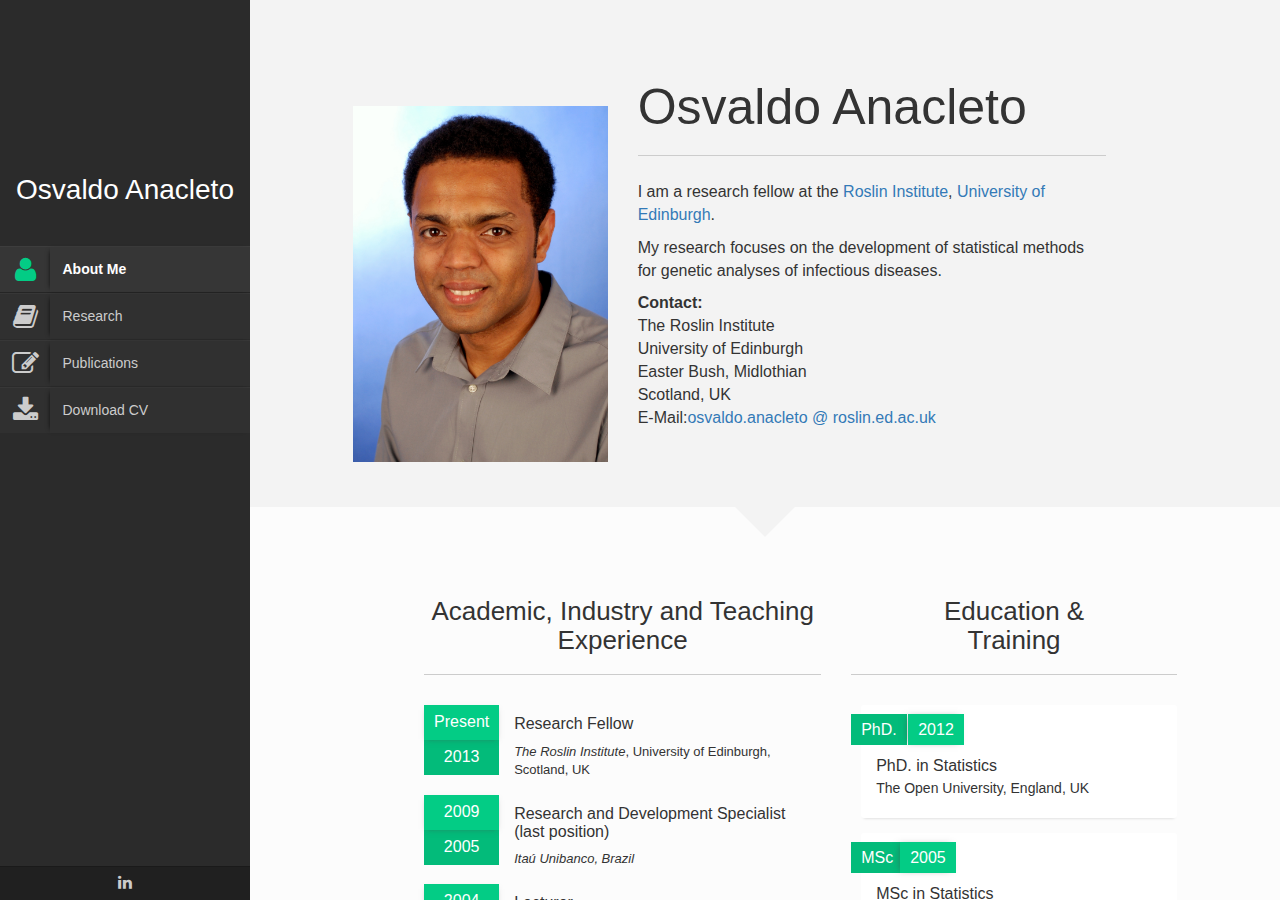
==== index.html @ 81c4f1e5 "Update index.html" ====
<!DOCTYPE html>
<html lang="en">
    <head>
        <title>Osvaldo Anacleto</title>
        <meta http-equiv="Content-Type" content="text/html; charset=UTF-8">
        <meta name="author" content="owwwlab.com">
        <meta name="viewport" content="width=device-width, initial-scale=1, maximum-scale=1">

        <meta name="description" content="A theme for faculty profile page" />
        <meta name="keywords" content="faculty profile, theme,css, html, jquery, transition, transform, 3d, css3" />

        <link rel="shortcut icon" href="../favicon.ico">

<!-- Global site tag (gtag.js) - Google Analytics -->
<script async src="https://www.googletagmanager.com/gtag/js?id=UA-53963440-2"></script>
<script>
  window.dataLayer = window.dataLayer || [];
  function gtag(){dataLayer.push(arguments);}
  gtag('js', new Date());

  gtag('config', 'UA-53963440-2');
</script>



        <!--CSS styles-->
        <link rel="stylesheet" href="css/bootstrap.css">
        <link rel="stylesheet" href="css/font-awesome.min.css">
        <link rel="stylesheet" href="css/perfect-scrollbar-0.4.5.min.css">
        <link rel="stylesheet" href="css/magnific-popup.css">
        <link rel="stylesheet" href="css/style.css">
        <link id="theme-style" rel="stylesheet" href="css/styles/default.css">


        <!--/CSS styles-->
        <!--Javascript files-->
        <script type="text/javascript" src="js/jquery-1.11.3.min.js"></script>
        <script type="text/javascript" src="js/TweenMax.min.js"></script>
        <script type="text/javascript" src="js/jquery.touchSwipe.min.js"></script>
        <script type="text/javascript" src="js/jquery.carouFredSel-6.2.1-packed.js"></script>

        <script type="text/javascript" src="js/modernizr.custom.63321.js"></script>
        <script type="text/javascript" src="js/jquery.dropdownit.js"></script>

        <script type="text/javascript" src="js/ScrollToPlugin.min.js"></script>

        <script type="text/javascript" src="js/bootstrap.min.js"></script>

        <script type="text/javascript" src="js/jquery.mixitup.min.js"></script>

        <script type="text/javascript" src="js/masonry.min.js"></script>

        <script type="text/javascript" src="js/perfect-scrollbar-0.4.5.with-mousewheel.min.js"></script>
        <script type="text/javascript" src="js/jquery.nicescroll.min.js"></script>


        <script type="text/javascript" src="js/magnific-popup.js"></script>
        <script type="text/javascript" src="js/custom.js"></script>

        <!--/Javascript files-->

    </head>
    <body>

        <div id="wrapper">
            <a href="#sidebar" class="mobilemenu"><i class="fa fa-reorder"></i></a>
            <div id="sidebar">
                <div id="sidebar-wrapper">
                    <div id="sidebar-inner">
                        <!-- Profile/logo section-->
                        <div id="profile" class="clearfix">
                            <div class="portrate hidden-xs"></div>
                            <div class="title">
                                <h2>Osvaldo Anacleto</h2>
                                <h3></h3>
                            </div>
                        </div>
                        <!-- /Profile/logo section-->

                        <!-- Main navigation-->
                        <div id="main-nav">
                            <ul id="navigation">
                                <li class="currentmenu">
                                  <a href="index.html">
                                    <i class="fa fa-user"></i>
                                    <div class="text">About Me</div>
                                  </a>
                                </li>

                                <li>
                                  <a href="research.html">
                                    <i class="fa fa-book"></i>
                                    <div class="text">Research</div>
                                  </a>
                                </li>

                                <li>
                                  <a href="publication.html">
                                    <i class="fa fa-edit"></i>
                                    <div class="text">Publications</div>
                                  </a>
                                </li>

                                <!-- <li>
                                  <a href="teaching.html">
                                    <i class="fa fa-clock-o"></i>
                                    <div class="text">Teaching</div>
                                  </a>
                                </li> -->

                                <!-- <li>
                                  <a href="gallery.html">
                                    <i class="fa fa-picture-o"></i>
                                    <div class="text">Gallery</div>
                                  </a>
                                </li> -->

                                <!-- <li>
                                  <a href="contact.html">
                                      <i class="fa fa-calendar"></i>
                                      <div class="text">Contact Me</div>
                                  </a>
                                </li> -->

                                <li class="external">
                                  <a href="cv.pdf">
                                      <i class="fa fa-download"></i>
                                      <div class="text">Download CV</div>
                                  </a>
                                </li>
                            </ul>
                        </div>
                        <!-- /Main navigation-->
                        <!-- Sidebar footer -->
                        <div id="sidebar-footer">
                            <div class="social-icons">
                                <ul>
                                    <!-- <li><a href="#"><i class="fa fa-facebook"></i></a></li>
                                    <li><a href="#"><i class="fa fa-twitter"></i></a></li> -->
                                    <li><a href="#"><i class="fa fa-linkedin"></i></a></li>
                                </ul>
                            </div>


                            <!-- <div id="copyright">Copyright text here</div> -->

                        </div>
                        <!-- /Sidebar footer -->
                    </div>

                </div>
            </div>

            <div id="main">

                <div id="biography" class="page home" data-pos="home">
                    <div class="pageheader">
                        <div class="headercontent">
                            <div class="section-container">

                                <div class="row">
                                    <div class="col-sm-2 visible-sm"></div>
                                    <div class="col-sm-8 col-md-4">
                                        <div class="biothumb">
                                         <br> <br>   <img alt="image" src="/img/personal/osvaldo.JPG" class="img-responsive">

                                        </div>

                                    </div>
                                    <div class="clearfix visible-sm visible-xs"></div>
                                    <div class="col-sm-12 col-md-7">
                                        <h3 class="title">Osvaldo Anacleto</h3>
                                                    <p> I am a research fellow at the <a href="http://www.roslin.ed.ac.uk/">Roslin Institute</a>,  <a href="http://www.ed.ac.uk"> University of Edinburgh</a>.
                </p>

                <p>  My research focuses on the development of statistical methods for genetic analyses of infectious diseases. </p>

                <p> <b> Contact:  </b>           <br>

                     The Roslin Institute   <br>
                     University of Edinburgh          <br>
                     Easter Bush, Midlothian     <br>
                     Scotland, UK                     <br>
                    E-Mail:</td><td class="person_item"><a href="javascript:emailPerson('osvaldo.anacleto','roslin.ed.ac.uk');">osvaldo.anacleto @ roslin.ed.ac.uk</a></td>         </p>

                                    </div>

                                </div>
                            </div>
                        </div>
                    </div>

                    <div class="pagecontents">
                        <div class="section color-1">
                            <div class="section-container">
                                <div class="row">
                                    <div class="col-md-6 col-md-offset-1">
                                        <div class="title text-center">
                                            <h3>Academic, Industry and Teaching Experience </h3>
                                        </div>
                                        <ul class="ul-dates">
                                            <li>
                                                <div class="dates">
                                                    <span>Present</span>
                                                    <span>2013</span>
                                                </div>
                                                <div class="content">
                                                    <h4>Research Fellow</h4>
                                                    <p><em>The Roslin Institute</em>, University of Edinburgh, Scotland, UK</p>
                                                </div>
                                            </li>
                                            <li>
                                                <div class="dates">
                                                    <span>2009</span>
                                                    <span>2005</span>
                                                </div>
                                                <div class="content">
                                                  <h4>Research and Development Specialist <br>
                                                    (last position) <br>

</h4>
                                                    <p><em>Ita&uacute Unibanco, Brazil</em></p>
                                                </div>
                                            </li>
                                            <li>
                                                <div class="dates">
                                                    <span>2004</span>
                                                    <span>2004</span>
                                                </div>
                                                <div class="content">
                                                    <h4>Lecturer</h4>
                                                    <p><em>Department of Statistics <br> Federal University of S&atildeo Carlos (UFSCar),
 Brazil </em></p>
                                                </div>
                                            </li>
                                            <li>
                                                <div class="dates">
                                                    <span>2004</span>
                                                    <span>2003</span>
                                                </div>
                                                <div class="content">
                                                    <h4>Freelance Statistical Consultant</h4>
                                                    <p><em>Constat Consultoria e Treinamento</em>, Brazil</p>
                                                </div>
                                            </li>
                                        </ul>
                                    </div>
                                    <div class="col-md-5">
                                        <div class="title text-center">
                                            <h3>Education &  <br>  Training</h3>
                                        </div>
                                        <ul class="ul-card">
                                            <li>
                                                <div class="dy">
                                                    <span class="degree">PhD.</span>
                                                    <span class="year">2012</span>
                                                </div>
                                                <div class="description">
                                                    <p class="waht">PhD. in Statistics</p>
                                                    <p class="where"> The Open University, England, UK </p>
                                                </div>
                                            </li>
                                            <li>
                                                <div class="dy">
                                                    <span class="degree">MSc</span><span class="year">2005</span>
                                                </div>
                                                <div class="description">
                                                    <p class="waht">MSc in Statistics</p>
      <p class="where"> Federal University of S&atildeo Carlos (UFSCar),
Brazil </p>
                                                </div>
                                            </li>
                                            <li>
                                                <div class="dy">
                                                    <span class="degree">BSc.</span><span class="year">2002</span>
                                                </div>
                                                <div class="description">
                                                    <p class="waht">BSc in Statistics</p>
      <p class="where">Federal University of S&atildeo Carlos (UFSCar),
Brazil </p>
                                                </div>
                                            </li>

                                        </ul>

                                    </div>
                                </div>
                            </div>

                        </div>

                        <div class="section color-2">
                            <div class="section-container">
                                <div class="row">
                                    <div class="col-md-10 col-md-offset-1">
                                        <div class="title text-center">
                                            <h3>Awards</h3>
                                        </div>
                                        <ul class="timeline">

                                            <li class="open">
                                                <div class="date">2013</div>
                                                <div class="circle"></div>
                                                <div class="data">
                                                    <div class="subject">Savage Award (Honourable Mention), International Society for Bayesian Analysis</div>
                                                    <div class="text row">
                                                        <!-- <div class="col-md-2">
                                                            <img alt="image" class="thumbnail img-responsive" src="img/personal/awards100x100.png" >
                                                        </div> -->
                                                        <div class="col-md-10">


Bestowed to a doctoral dissertation in Bayesian statistics that makes outstanding contributions with novel Bayesian analysis of a substantive problem that has potential to impact statistical practice in a field of application.
                                                        </div>
                                                    </div>
                                                </div>
                                            </li>
                                            <li>
                                                <div class="date">2011</div>
                                                <div class="circle"></div>
                                                <div class="data">
                                                    <div class="subject">Best application poster award at the UseR! conference</div>
                                                    <div class="text row">
                                                        <div class="col-md-2">
                                                            <!-- <img alt="image" class="thumbnail img-responsive" src="img/personal/awards100x100.png" > -->
                                                        </div>
                                                        <div class="col-md-10">
                                                            Awarded at the UseR! 2011 conference, University of Warwick, UK. The annual useR! conference is the main meeting of the international R user and developer community (https://www.r-project.org/conferences.html).
                                                        </div>
                                                    </div>
                                                </div>
                                            </li>



                                        </ul>
                                    </div>
                                </div>
                            </div>
                        </div>
                    </div>
                </div>

            </div>
        </div>
    </body>
</html>
---- css/style.css ----
/* General styles
 **************************************************/
@font-face {
	font-family: 'Lato';
	font-style: normal;
	font-weight: 300;
	src: local('Lato Light'), local('Lato-Light'), url(http://themes.googleusercontent.com/static/fonts/lato/v6/KT3KS9Aol4WfR6Vas8kNcg.woff) format('woff');
}

@font-face {
	font-family: 'Lato';
	font-style: normal;
	font-weight: 400;
	src: local('Lato Regular'), local('Lato-Regular'), url(http://themes.googleusercontent.com/static/fonts/lato/v6/9k-RPmcnxYEPm8CNFsH2gg.woff) format('woff');
}

@font-face {
	font-family: 'Lato';
	font-style: normal;
	font-weight: 900;
	src: local('Lato Black'), local('Lato-Black'), url(http://themes.googleusercontent.com/static/fonts/lato/v6/BVtM30trf7q_jfqYeHfjtA.woff) format('woff');
}

@font-face {
	font-family: 'Lato';
	font-style: italic;
	font-weight: 400;
	src: local('Lato Italic'), local('Lato-Italic'), url(http://themes.googleusercontent.com/static/fonts/lato/v6/oUan5VrEkpzIazlUe5ieaA.woff) format('woff');
}

body {
	font-size: 16px;
	font-family: 'Lato', sans-serif;
	font-weight: 400;
	background: #4D4D4D;
}

a,a:hover,a:focus {
	text-decoration: none;
	outline: 0;
}

h1,h2,h3,h4,h5,h6,.h1,.h2,.h3,.h4,.h5,.h6 {
	font-family: "Lato", Helvetica, Arial, sans-serif;
	font-weight: 300;
}
/* mobile menu
 **************************************************/
.mobilemenu {
	position: fixed;
	top: 5px;
	left: 5px;
	right: 0;
	z-index: 1002;
	font-size: 30px;
	padding: 2px 10px;
	background: #2b2b2b;
	display: block;
	width: 50px;
	height: 50px;
	color: #fff;
	display: none;
	text-align: center;
}

.mobilemenu:hover,.mobilemenu:focus {
	color: #fff;
}


/* layout
 **************************************************/
#sidebar{
	position: fixed;
	width:250px;
	background: #2b2b2b;
	top: 0;
	left: 0;
	bottom: 0;
}

#sidebar-wrapper{
	position: relative;
	height: 100%;
	width: 100%;
	overflow-y: auto;
	-webkit-overflow-scrolling: touch;
}

#sidebar-inner{
  position: relative;
  min-height: 100%;
}

#main-nav {
	position: relative;
	text-align: left;
	width: 100%;
	padding-bottom: 0;

}

#main {
	position: absolute;
	left: 250px;
	right: 0;
	top: 0;
	bottom: 0;
	background: #fefefe;
	overflow: hidden;
	-webkit-overflow-scrolling: touch;
}

.page {
	overflow: auto;
	position: absolute;
	top: 0;
	left: 0px;
	bottom: 0;
	width: 100%;
	background-color: #f7f7f7;
	-webkit-overflow-scrolling: touch;
}

.home {
	left: 0px;
	z-index: 0;
	width: 100%;
}

#overlay {
	position: absolute;
	top: 0;
	left: 0px;
	bottom: 0;
	right: 0px;
	background-color: #000;
	-ms-filter: "progid:DXImageTransform.Microsoft.Alpha(Opacity=25)";
	filter: alpha(opacity=25);
	opacity: 0.25;
	display: none;
	z-index: 300;
	cursor: crosshair;
	cursor: url(../img/pointer.png), auto;
}

#runner {
	position: absolute;
	width: 30px;
	height: 20px;
	color: #fff;
	font-size: 20px;
	z-index: 2000;
}

.currentpage {
	-webkit-box-shadow: -2px 0 4px -2px rgba(0,0,0,.25);
	box-shadow: -2px 0 4px -2px rgba(0,0,0,.25);
}


/* sidebar
 **************************************************/
#nav-container {
	position: relative;
	padding-bottom: 75px;
	bottom: 0;
	height: 100%;
}

#profile {
	text-align: center;
	padding: 30px 10px;
	position: relative;
}

#profile .portrate {
	background-image: url("../img/personal/osvaldo.jpg");
	width: 125px;
	margin: 0 auto;
	height: 125px;
	border-radius: 50%;

	-webkit-background-size: cover;
	-moz-background-size: cover;
	background-size: cover;
}

#profile .title h2 {
	font-size: 28px;
	font-weight: 300;
	color: #fff;
	margin: 20px 0 10px 0;
}

#profile .title h3 {
	font-size: 18px;
	font-weight: 300;
	color: #aaa;
	margin: 0px 0 10px 0;
}

ul#navigation {
	padding: 0;
	margin: 0;
}

ul#navigation > li {
	display: block;
	float: none;
	clear: both;
	background: #303030;
	border-top: 1px solid #373737;
	border-bottom: 1px solid #2B2B2B;
	cursor: pointer;
	-webkit-transition: background 0.5s;
	-moz-transition: background 0.5s;
	-o-transition: background 0.5s;
	-ms-transition: background 0.5s;
	transition: background 0.5s;
}

ul#navigation > li > a {
	color: #ccc;
	font-size: 14px;
}

ul#navigation li:hover,ul#navigation li:focus {
	background: #363636;
}

ul#navigation li:hover a,ul#navigation li:focus a {
	color: #f7f7f7;
}

ul#navigation .currentmenu {
	font-weight: bold;
}

ul#navigation li.currentmenu a {
	color: #fff;
}

/*ul#navigation li.external:hover .fa, ul#navigation li.currentmenu .fa{
	color: #03cc85;
}*/

ul#navigation li.currentmenu {
	background: #363636;
	border-top: 1px solid #3d3d3d;
	border-bottom: 1px solid #252525;
}


ul#navigation li .text {
	padding-left: 5%;
	margin-left: 50px;
	line-height: 45px;

	-webkit-box-shadow: -3px 0 5px -4px #000;
	box-shadow: -3px 0 5px -4px #000;
}

ul#navigation li .fa {
	float: left;
	line-height: 45px;
	width: 50px;
	text-align: center;
	font-size: 27px;
}

#sidebar-footer{
	position: absolute;
	bottom: 0;
	left: 0;
	width: 100%;
	background: #202020;
	border-top: 1px solid #1A1A1A;
	text-align: center;
  	overflow: hidden;
}

.social-icons ul {
	padding: 0 20px;
	margin: 0;
	list-style: none;
	text-align: center;
}

.social-icons li {
	/* float: left; */
	/* width: 33%; */
	padding: 5px;
	text-align: center;
	display: inline-block;
}

.social-icons a {
	color: #ccc;
}

.social-icons a:hover,.social-icons a:focus {
	color: #fff;
}

.social-icons i {
	font-size: 16px;
}

#copyright{
	text-align:center;
	font-size:0.7em;
	color: #8E8E8E;
	margin-bottom: 5px;
}
/* page specifics
 **************************************************/
.page-container {
	position: relative;
}

.pageheader {
	background: #f3f3f3;
	position: relative;
	padding: 60px 0 45px 0;
}

.pageheader:after {
	top: 100%;
	border: solid transparent;
	content: " ";
	height: 0;
	width: 0;
	position: absolute;
	pointer-events: none;
	border-color: rgba(8, 4, 13, 0);
	border-top-color: #f3f3f3;
	border-width: 30px;
	left: 50%;
	margin-left: -30px;
	z-index: 1;
}

.headercontent .title {
	font-size: 50px;
	margin-bottom: 25px;
	border-bottom: 1px solid #ccc;
	padding: 0 0 20px 0;
}
.headercontent .title.noborder{
	border:none;
}
.headercontent .subtitle {
	border-bottom: 1px solid #ccc;
	margin: 0 0 10px 0;
	padding: 5px 0;
}

.headercontent .subtitle h3 {
	margin: 0;
	padding: 0;
}

.page .section{
	padding: 70px 0;
	position: relative;
}

.section-container {
	padding: 0 10%;
}

.color-1 {
	background: #fcfcfc;
}

.color-2 {
	background: #f7f7f7;
}

.color-3 {
	background: #2c2c2d;
	color: #fff;
}

.color-4 {
	background: #000;
}

.section .title {
	border-bottom: 1px solid #ccc;
	margin: 0 0 30px 0;
	padding: 20px 0;
}

.section .title h3 {
	padding: 0;
	margin: 0;
	font-size: 26px;
}


.biothumb{position: relative;}
.biothumb .overlay{
	position: absolute;
	width: 100%;
	color:#fff;
	bottom: 0;
	background-color: black;
	background-color: rgba(0,0,0,0.5);
	padding:25px;
}
.biothumb .overlay h1{
	font-size: 45px;
}

.fixedbg{
	padding: 70px 0;
    position: relative;
    margin: 0;
	background-position: center;
    background-repeat: no-repeat;
    background-size: cover !important;
}

.fixedbg.parallax{
    background-attachment: fixed !important;
}

.fixedbg .heading{
	font-size: 28px;
    color: #ffffff;
    line-height: 1.2;
    text-align: center;
    font-weight: 700;
    font-style: normal;
}

/*************************************************
 *  uls
 **************************************************/
.ul-bolded li {
	font-weight: bold;
}

.ul-boxed li {
	padding: 7px;
	background-color: #FdFdFd;
	margin-bottom: 10px;
	-webkit-box-shadow: 0px 3px 3px -3px #ccc;
	box-shadow: 0px 3px 3px -3px #ccc;
	border-radius: 2px;
	border-left: 5px solid;
}

/* ul-card
 **************************************************/
ul.ul-card {
	padding: 0;
	margin: 0;
	list-style: none;
}

ul.ul-card li {
	position: relative;
	padding: 50px 15px 20px 15px;
	background-color: #fff;
	margin-bottom: 15px;
	-webkit-box-shadow: 0px 3px 3px -3px #ccc;
	box-shadow: 0px 3px 3px -3px #ccc;
	border-radius: 3px;
	margin-left: 10px;
	color: #333;
}

ul.ul-card li .dy {
	position: absolute;
	top: 10px;
	left: -10px;
	border-radius: 0px;
	padding: 0;
	color: white;
}

ul.ul-card li .dy span {
	padding: 7px 10px;
	line-height: 30px;
	margin: 0;
}

/*ul.ul-card li .dy .degree {
	background-color: #03bb7a;
}*/

ul.ul-card li .dy .year {
	/*background-color: #03cc85;*/
	-webkit-box-shadow: -3px 0px 7px -3px rgba(68, 68, 68, 0.5);
	box-shadow: -3px 0px 7px -3px rgba(68, 68, 68, 0.5);
	margin-left: -3px !important;
}

ul.ul-card li .description p {
	font-size: 16px;
	margin: 0;
}

ul.ul-card li .description p.where {
	font-weight: 300;
	font-size: 14px;
}

/* ul-dates
 **************************************************/
ul.ul-dates,ul.ul-dates-gray {
	margin: 0;
	padding: 0;
	list-style: none;
}

ul.ul-dates li,ul.ul-dates-gray li {
	margin-bottom: 15px; /*margin-left:  20px;
	*/
}

ul.ul-dates div.dates,ul.ul-dates-gray div.dates {
	float: left;
	width: 75px;
}

ul.ul-dates div.dates span,ul.ul-dates-gray div.dates span {
	/*background-color: #03cc85;*/
	padding: 6px;
	display: block;
	text-align: center;
	color: #fff;
	position: relative;
}

ul.ul-dates-gray div.dates span {
	background-color: #BBBBBB !important;
}

/*ul.ul-dates div.dates span:last-child {
	background-color: #03bb7a;
}*/

ul.ul-dates-gray div.dates span:last-child {
	background-color: #979797 !important;
}

ul.ul-dates-gray div.dates span:first-child,
ul.ul-dates div.dates span:first-child {
	-webkit-box-shadow: 0px 2px 6px -3px rgba(68, 68, 68, 0.5);
	box-shadow: 0px 2px 6px -3px rgba(68, 68, 68, 0.5);
	z-index: 3;
	position: relative;
}

ul.ul-dates div.content,ul.ul-dates-gray div.content {
	margin-left: 90px;
	min-height: 70px;
	padding-top: 10px;
}

ul.ul-dates div.content h4,ul.ul-dates-gray div.content h4 {
	font-weight: 400;
	font-size: 16px;
	margin-top: 0;
}

ul.ul-dates div.content p,ul.ul-dates-gray div.content p {
	font-size: 13px;
}



/* ul-timeline
 **************************************************/
ul.timeline {
	border-left: 8px solid #FFF;
	list-style: none;
	padding: 1px 0;
	margin-left: 100px;
}

ul.timeline li .date {
	float: left;
	padding: 10px 15px 10px 10px;
	margin-top: 10px;
	margin-left: -115px;
	font-size: 15px;
	width: 110px;
	text-align: center;
	/*background: #03cc85;*/
	color: #fff;
}

/*ul.timeline li.open .data {
	background: #03bb7a;
}*/

ul.timeline li .circle {
	float: left;
	margin: 20px 0;
	margin-left: -14px;
	width: 20px;
	height: 20px;
	border: 4px solid #FFFFFF;
	border-radius: 10px;
	background-color: #d5d5d5;
}

ul.timeline li.open .circle {
	/*background-color: #03bb7a;*/
	-webkit-box-shadow: 0px 2px 6px -3px rgba(68, 68, 68, 0.5);
	box-shadow: 0px 2px 6px -3px rgba(68, 68, 68, 0.5);
}

ul.timeline li .data {
	background: #fdfdfd;
	margin: 10px 0px 10px 20px;
	border-left: 10px solid;
	padding: 18px 20px;
	font-size: 16px;

	-webkit-box-shadow: 0px 3px 3px -3px #ccc;
	box-shadow: 0px 3px 3px -3px #ccc;
	border-radius: 3px;
}

ul.timeline li.open .data {
	/*border-color: #03bb7a;*/
	background: #fff;
}

ul.timeline li .data .subject {
	cursor: pointer;
	color: #777;
	font-size: 18px;
}

ul.timeline li .data .text {
	display: none;
	margin-top: 15px;
	font-size: 14px;
}

/* ul-withdetails
 **************************************************/
.ul-withdetails {
	list-style: none;
	padding: 0;
}

.ul-withdetails li {
	background-color: #FdFdFd;
	margin-bottom: 15px;

	-webkit-box-shadow: 0px 3px 3px -3px #ccc;
	box-shadow: 0px 3px 3px -3px #ccc;
	border-radius: 3px;
}

.ul-withdetails li .image {
	position: relative;
	overflow: hidden;
}

.ul-withdetails li .imageoverlay {
	position: absolute;
	top: 0;
	left: -100%;
	width: 100%;
	height: 100%;
	/*background: #03cc85;*/
	cursor: pointer;
	-ms-filter: "progid:DXImageTransform.Microsoft.Alpha(Opacity=70)";
	filter: alpha(opacity=70);
	opacity: 0.7;

	-webkit-transition: all 0.3s ease-out;
	   -moz-transition: all 0.3s ease-out;
	    -ms-transition: all 0.3s ease-out;
	     -o-transition: all 0.3s ease-out;
	        transition: all 0.3s ease-out;
}

.ul-withdetails li .imageoverlay i {
	color: #fff;
	position: absolute;
	top: 40%;
	left: 45%;
	font-size: 30px;
}

.ul-withdetails li .meta {
	overflow: hidden;
	padding:  10px;
	cursor: pointer;
}

.ul-withdetails li .details {
	display: none;
	padding: 20px;
	background: #fff;

	-webkit-box-shadow: inset 0px 3px 5px -3px #ccc;
	box-shadow: inset 0px 3px 5px -3px #ccc;
}

/*************************************************
 * lab partnerts
 **************************************************/
#labp-heads-wrap {
	/*background-color: #03bb7a;*/
	position: relative;
	height: 180px;
}

#labp-heads-wrap:after {
	top: 100%;
	border: solid transparent;
	content: " ";
	height: 0;
	width: 0;
	position: absolute;
	pointer-events: none;
	border-color: rgba(247, 103, 103, 0);
	/*border-top-color: #03bb7a;*/
	border-width: 15px;
	left: 50%;
	margin-left: -15px;
}

#lab-carousel {
	width: 100%;
	height: 200px;
	position: absolute;
	top: 0;
	left: 0;
}

#lab-carousel div {
	float: left;
	width: 100px;
	height: 100px;
}

#lab-carousel img {
	border: none;
	position: relative;

	-webkit-box-shadow: 0 0 10px #000;
	box-shadow: 0 0 10px #000;
}

.caroufredsel_wrapper {
	margin-top: -10px !important;
	padding-top: 20px !important;
	padding-bottom: 20px !important;
}

#labp-heads-wrap #next,#labp-heads-wrap #prev {
	position: absolute;
	top: 0;
	height: 100%;
	line-height: 180px;
	padding: 0 10px;
	color: #f7f7f7;
	font-size: 30px;
	z-index: 4;
}

#labp-heads-wrap #next {
	right: 0;
}

#labp-heads-wrap #prev {
	left: 0;
}

#labp-heads-wrap #prev.disabled,#labp-heads-wrap #next.disabled {
	color: #ccc;
	cursor: default;
}

#lab-details {
	background-color: #fff;
	padding: 20px;
	padding-top: 40px;
	text-align: center;
	min-height: 150px;

	-webkit-box-shadow: 0px 3px 3px -3px #ccc;
	box-shadow: 0px 3px 3px -3px #ccc;
	border-radius: 2px;
}

#lab-details div {
	display: none;
}

#lab-details h3 {
	margin-top: 0;
}

/* filter dropdowns
 **************************************************/
#filters,.filters,#pub-grid {
	padding: 20px 0 30px 0 !important;
}

#filters h3,.filters h3,div#sort {
	margin-top: 30px;
}

#sort span {
	line-height: 30px;
}

.stuck {
	position: fixed !important;
	z-index: 1001;
	top: 0;
	right: 0;

	-webkit-box-shadow: 0px 2px 4px 0px #cecece;
	box-shadow: 0px 2px 4px 0px #cecece;
}

.cd-dropdown,.cd-select {
	position: relative;
	margin: 20px auto;
	display: block;
}

.cd-dropdown > span {
	width: 100%;
	height: 40px;
	line-height: 40px;
	color: #999;
	font-weight: 700;
	font-size: 16px;
	background: #fff;
	display: block;
	padding: 0 10px 0 30px;
	position: relative;
	cursor: pointer;
}

.cd-dropdown > span:after {
	content: '';
	position: absolute;
	right: 0px;
	top: 0px;
	width: 50px;
	text-align: center;
	font-size: 12px;
	padding: 8px;
	height: 70%;
	line-height: 24px;
}

.cd-dropdown.cd-active > span:after {
	content: '';
}

.cd-dropdown ul {
	list-style-type: none;
	margin: 0;
	padding: 0;
	display: block;
	position: relative;
}

.cd-dropdown > span,.cd-dropdown ul li:nth-last-child(-n+3) span {
	-webkit-box-shadow: 0 1px 1px rgba(0,0,0,0.1);
	box-shadow: 0 1px 1px rgba(0,0,0,0.1);
}

.cd-dropdown ul {
	position: absolute;
	top: 0px;
	width: 100%;
}

.cd-dropdown ul li {
	position: absolute;
	width: 100%;
}

/*.cd-active.cd-dropdown > span {
	color: #03cc85;
}*/

.cd-active.cd-dropdown > span,.cd-active.cd-dropdown ul li span {
	-webkit-box-shadow: 0 1px 1px rgba(0,0,0,0.1);
	box-shadow: 0 1px 1px rgba(0,0,0,0.1);
}

.cd-active.cd-dropdown ul li span {
	-webkit-transition: all 0.2s linear 0s;
	-moz-transition: all 0.2s linear 0s;
	-o-transition: all 0.2s linear 0s;
	-ms-transition: all 0.2s linear 0s;
	transition: all 0.2s linear 0s;
}

.cd-active.cd-dropdown ul li span:hover {
	/*background: #03cc85;*/
	color: #fff;
}

.cd-dropdown ul li span {
	width: 100%;
	background: #fafafa;
	line-height: 40px;
	padding: 0 10px 0 30px;
	display: block;
	color: #bcbcbc;
	cursor: pointer;
	font-weight: 700;
}

/* publications
 **************************************************/
#pub-grid .mix {
	-ms-filter: "progid:DXImageTransform.Microsoft.Alpha(Opacity=0)";
	filter: alpha(opacity=0);
	opacity: 0;
	display: none;
}

.pitems .item {
	margin-bottom: 20px;
	width: 100%;
}

.pitems .pubmain {
	background: #fefefe;
	padding: 25px 25px 35px 25px;
	min-height: 130px;
	position: relative;

	-webkit-box-shadow: 0px 3px 3px -3px #ccc;
	box-shadow: 0px 3px 3px -3px #ccc;
	cursor: pointer;
}

.pitems .pubtitle {
	margin: 0;
	padding: 0 0 15px 0;
	font-size: 20px;
	font-weight: 300;
}

.pitems .pubmain div {
	font-size: small;
}

.pitems .pubmain .label {
	margin-right: 10px;
}

.pitems .pubmain .pubassets {
	position: absolute;
	bottom: 0;
	right: 0;
	background: #fafafa;
	text-align: center;
	border-top: 2px solid;
}

.pitems .pubmain .pubassets a {
	color: #9b9b9b;
	padding: 5px 15px;
	float: right;
	font-size: 18px;
}

.pitems .pubmain .pubassets a:hover,.pitems .pubmain .pubassets a:focus,.pitems .pubmain .pubassets a.pubcollapse {
	/*background: #03cc85;*/
	color: #fff;
}

.pitems .pubdetails {
	background: #fff;
	padding: 25px;
	display: none;
}
/* Gallery
 **************************************************/
#gallery-header {
	_color: #f7f7f7;
}

#gallery-header h2 {
	font-size: 50px;
	text-align: center;
}

#gallery-large {
	_background: #303030;
	padding-top: 20px;
}

ul.grid {
	max-width: 69em;
	list-style: none;
	margin: 30px auto;
	padding: 0;
}

ul.grid li {
	display: block;
	float: left;
	padding: 15px;
	width: 33%;
}

@media screen and (max-width: 900px) {
	ul.grid li {
		width: 50%;
	}

}

@media screen and (max-width: 400px) {
	ul.grid li {
		width: 100%;
	}

}

ul.grid li >div {
	-webkit-box-shadow: 0 0 8px -1px #000;
	box-shadow: 0 0 8px -1px #000;
	overflow: hidden;
	position: relative;
}

ul.grid li .over {
	position: absolute;
	bottom: -100%;
	width: 102%;
	right: -1%;
	left: -1%;
	color: #fff;
}

ul.grid li .comein {
	position: relative;
	z-index: 1;
	padding: 15px;
	height: 100%;
}

ul.grid li .comein i {
	display: block;
	width: 60px;
	height: 60px;
	position: absolute;
	top: 50%;
	margin-top: -30px;
	left: 50%;
	margin-left: -30px;
	font-size: 22px;
	color: #FFF;

	-webkit-box-shadow: 0 0 60px #fff;
	box-shadow: 0 0 60px #fff;
	border: 1px solid #fff;
	text-align: center;
	padding-top: 17px;
	border-radius: 50%;
}

ul.grid li .comein-bg {
	-khtml-opacity: .70;
	-moz-opacity: .70;
	-ms-filter: ”alpha(opacity=70)”;
	filter: progid:DXImageTransform.Microsoft.Alpha(opacity=0.7);
	filter: alpha(opacity=70);
	opacity: .70;
	position: absolute;
	top: 0;
	bottom: 0;
	right: 0;
	left: 0;
	background: #000;
	z-index: -1;
}

ul.grid li a,ul.grid li img {
	outline: none;
	border: none;
	display: block;
	max-width: 100%;
}

/* at start */
.my-mfp-slide-bottom .mfp-content {
	-ms-filter: "progid:DXImageTransform.Microsoft.Alpha(Opacity=0)";
	filter: alpha(opacity=0);
	opacity: 0;

	-webkit-transition: all 0.7s ease-out;
	-moz-transition: all 0.7s ease-out;
	-o-transition: all 0.7s ease-out;
	-ms-transition: all 0.7s ease-out;
	transition: all 0.7s ease-out;

	-webkit-transform: translateY(-20px) perspective( 600px ) rotateX( 10deg );
	-moz-transform: translateY(-20px) perspective( 600px ) rotateX( 10deg );
	-o-transform: translateY(-20px) perspective( 600px ) rotateX( 10deg );
	-ms-transform: translateY(-20px) perspective( 600px ) rotateX( 10deg );
	transform: translateY(-20px) perspective( 600px ) rotateX( 10deg );
}

/* animate in */
.my-mfp-slide-bottom.mfp-ready .mfp-content {
	-ms-filter: "progid:DXImageTransform.Microsoft.Alpha(Opacity=100)";
	filter: alpha(opacity=100);
	opacity: 1;

	-webkit-transform: translateY(0) perspective( 600px ) rotateX( 0 );
	-moz-transform: translateY(0) perspective( 600px ) rotateX( 0 );
	-o-transform: translateY(0) perspective( 600px ) rotateX( 0 );
	-ms-transform: translateY(0) perspective( 600px ) rotateX( 0 );
	transform: translateY(0) perspective( 600px ) rotateX( 0 );
}

/* animate out */
.my-mfp-slide-bottom.mfp-removing .mfp-content {
	-ms-filter: "progid:DXImageTransform.Microsoft.Alpha(Opacity=0)";
	filter: alpha(opacity=0);
	opacity: 0;

	-webkit-transform: translateY(-10px) perspective( 600px ) rotateX( 10deg );
	-moz-transform: translateY(-10px) perspective( 600px ) rotateX( 10deg );
	-o-transform: translateY(-10px) perspective( 600px ) rotateX( 10deg );
	-ms-transform: translateY(-10px) perspective( 600px ) rotateX( 10deg );
	transform: translateY(-10px) perspective( 600px ) rotateX( 10deg );
}

/* Dark overlay, start state */
.my-mfp-slide-bottom.mfp-bg {
	-ms-filter: "progid:DXImageTransform.Microsoft.Alpha(Opacity=0)";
	filter: alpha(opacity=0);
	opacity: 0;

	-webkit-transition: opacity 0.3s ease-out;
	-moz-transition: opacity 0.3s ease-out;
	-o-transition: opacity 0.3s ease-out;
	-ms-transition: opacity 0.3s ease-out;
	transition: opacity 0.3s ease-out;
}

/* animate in */
.my-mfp-slide-bottom.mfp-ready.mfp-bg {
	-ms-filter: "progid:DXImageTransform.Microsoft.Alpha(Opacity=80)";
	filter: alpha(opacity=80);
	opacity: 0.8;
}

/* animate out */
.my-mfp-slide-bottom.mfp-removing.mfp-bg {
	-ms-filter: "progid:DXImageTransform.Microsoft.Alpha(Opacity=0)";
	filter: alpha(opacity=0);
	opacity: 0;
}


/* contanct
 **************************************************/
.contact-office {
	background: #fff url('../img/contact-bg-1.png') no-repeat;
}

.contact-lab {
	background: #fff url('../img/contact-bg-2.png') no-repeat;
	color: #fff;
}

/*.contact-office .icon-huge, .contact-lab .icon-huge{
	color: #03cc85;
}*/


.icon-huge {
	font-size: 170px;
	text-align: center;
	-ms-filter: "progid:DXImageTransform.Microsoft.Alpha(Opacity=30)";
	filter: alpha(opacity=30);
	opacity: 0.3;
	display: block;
	padding-top: 30px;
}

@media (max-width: 500px) {
	ul.timeline {
		margin: 0;
		border-left: none;
	}

	ul.timeline .circle {
		display: none;
	}

	ul.timeline .data {
		margin: 0 !important;
		margin-bottom: 10px !important;
		padding-top: 65px !important;
	}

	ul.timeline .date {
		margin-left: 0 !important;
	}

	#sidebar{
		width: 100%;
	}

	#sidebar-wrapper{
		overflow: auto;
	}

}

@media (max-width: 991px) {
	.mobilemenu {
	display: block;
	}

	.social-icons,#main-nav {
		left: 0px;
		z-index: 0;
	}

	#main {
		left: 0;
	}

}


/* fix for mobile view of pages */
@media screen and (max-width: 770px) {

	 #blog-content{
	 	width:100% !important;
	 }
	 .page{
	 	width:100% !important;
	 	left:0 !important;
	}

	.headercontent .title{
		font-size: 20px;
	}

}

}
---- css/styles/default.css ----
ul#navigation li.external:hover .fa, ul#navigation li.currentmenu .fa{
	color: #03cc85;
}
.ul-boxed li {
	border-left-color:#03cc85;
}
ul.ul-card li .dy .year {
	background-color: #03cc85;
}
ul.ul-dates div.dates span {
	background-color: #03cc85;
}
ul.timeline li .date {
	background: #03cc85;
}
ul.timeline li .data {
	border-left-color: #03cc85;
}
.ul-withdetails li .imageoverlay {
	background: #03cc85;
}
.cd-active.cd-dropdown > span {
	color: #03cc85;
}
.cd-active.cd-dropdown ul li span:hover {
	background: #03cc85;
}
.pitems .pubmain .pubassets {
	border-top-color:#03cc85; 
}
.pitems .pubmain .pubassets a:hover,.pitems .pubmain .pubassets a:focus,.pitems .pubmain .pubassets a.pubcollapse {
	background: #03cc85;
}
.contact-office .icon-huge, .contact-lab .icon-huge {
	color: #03cc85;
}

/* socpndary color 
**************************************************/
ul.ul-card li .dy .degree {
	background-color: #03bb7a;
}
ul.ul-dates div.dates span:last-child {
	background-color: #03bb7a;
}
ul.timeline li.open .circle {
	background-color: #03bb7a;
}
ul.timeline li.open .data {
	border-color: #03bb7a;
}
#labp-heads-wrap {
	background-color: #03bb7a;
}
#labp-heads-wrap:after{
	border-top-color: #03bb7a;
}
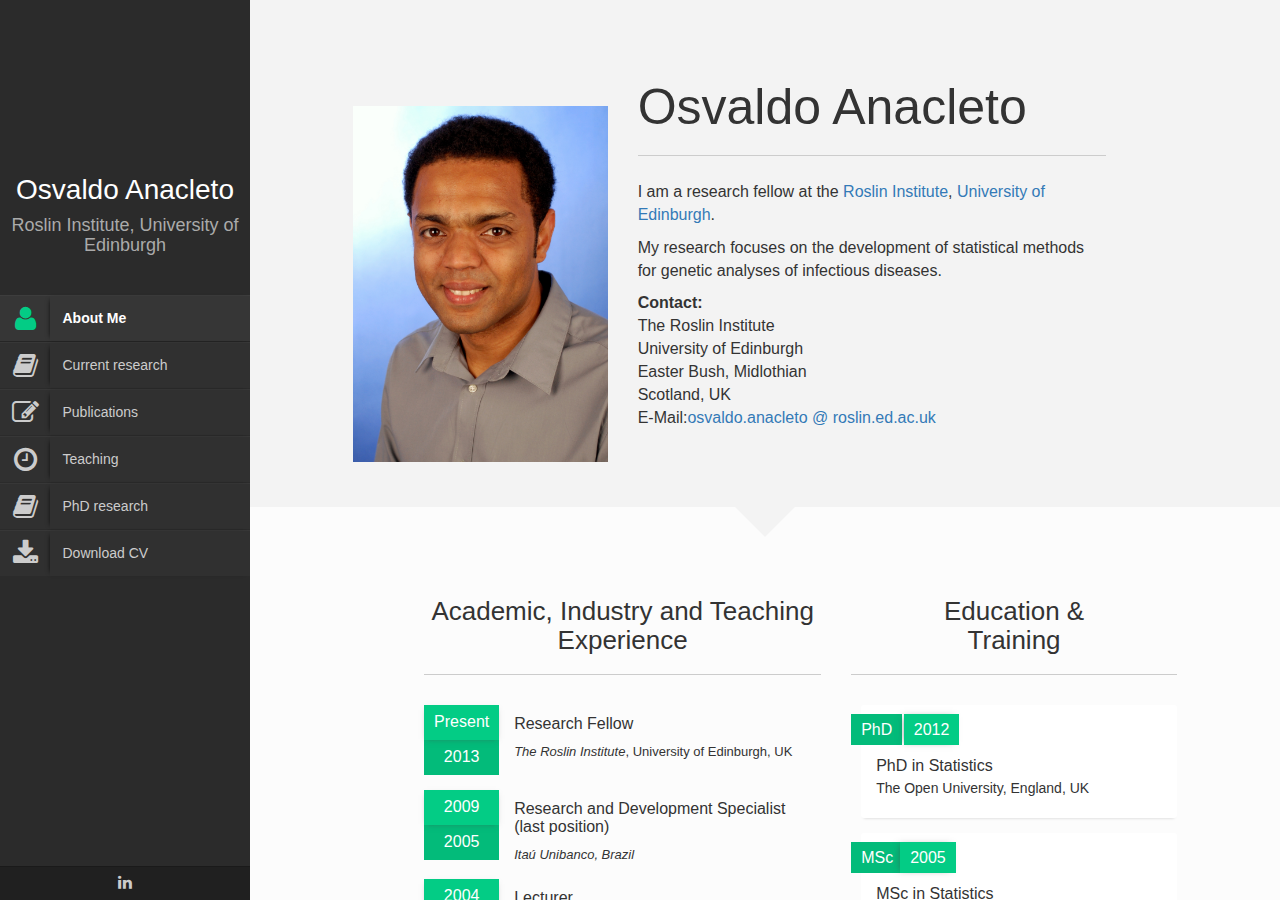
==== commit 6810ae9b: "Add files via upload" ====
--- a/index.html
+++ b/index.html
@@ -72,9 +72,9 @@
                             <div class="portrate hidden-xs"></div>
                             <div class="title">
                                 <h2>Osvaldo Anacleto</h2>
-                                <h3></h3>
-                            </div>
-                        </div>
+                               <h3>Roslin Institute, University of Edinburgh</h3>
+      </div>
+  </div>
                         <!-- /Profile/logo section-->
 
                         <!-- Main navigation-->
@@ -88,42 +88,33 @@
                                 </li>
 
                                 <li>
-                                  <a href="research.html">
+                                  <a href="CurrentResearch.html">
                                     <i class="fa fa-book"></i>
-                                    <div class="text">Research</div>
+                                    <div class="text">Current research</div>
                                   </a>
                                 </li>
 
                                 <li>
-                                  <a href="publication.html">
+                                  <a href="publications.html">
                                     <i class="fa fa-edit"></i>
                                     <div class="text">Publications</div>
                                   </a>
                                 </li>
-
-                                <!-- <li>
+                                <li>
                                   <a href="teaching.html">
                                     <i class="fa fa-clock-o"></i>
                                     <div class="text">Teaching</div>
                                   </a>
-                                </li> -->
-
-                                <!-- <li>
-                                  <a href="gallery.html">
-                                    <i class="fa fa-picture-o"></i>
-                                    <div class="text">Gallery</div>
-                                  </a>
-                                </li> -->
-
-                                <!-- <li>
-                                  <a href="contact.html">
-                                      <i class="fa fa-calendar"></i>
-                                      <div class="text">Contact Me</div>
-                                  </a>
-                                </li> -->
+                                </li>
+                                <li>
+                                  <a href="research.html">
+                                    <i class="fa fa-book"></i>
+                                    <div class="text">PhD research</div>
+                                  </a>
+                                </li>
 
                                 <li class="external">
-                                  <a href="cv.pdf">
+                                  <a href="CV Osvaldo Anacleto.pdf" target="_blank">
                                       <i class="fa fa-download"></i>
                                       <div class="text">Download CV</div>
                                   </a>
@@ -162,7 +153,7 @@
                                     <div class="col-sm-2 visible-sm"></div>
                                     <div class="col-sm-8 col-md-4">
                                         <div class="biothumb">
-                                         <br> <br>   <img alt="image" src="/img/personal/osvaldo.JPG" class="img-responsive">
+                                            <br> <br> <img alt="image" src="img/personal/osvaldo.JPG" class="img-responsive">
 
                                         </div>
 
@@ -170,7 +161,7 @@
                                     <div class="clearfix visible-sm visible-xs"></div>
                                     <div class="col-sm-12 col-md-7">
                                         <h3 class="title">Osvaldo Anacleto</h3>
-                                                    <p> I am a research fellow at the <a href="http://www.roslin.ed.ac.uk/">Roslin Institute</a>,  <a href="http://www.ed.ac.uk"> University of Edinburgh</a>.
+                                                    <p> I am a research fellow at the <a href="http://www.roslin.ed.ac.uk/" target="_blank">Roslin Institute</a>,  <a href="http://www.ed.ac.uk" target="_blank"> University of Edinburgh</a>.
                 </p>
 
                 <p>  My research focuses on the development of statistical methods for genetic analyses of infectious diseases. </p>
@@ -180,7 +171,7 @@
                      The Roslin Institute   <br>
                      University of Edinburgh          <br>
                      Easter Bush, Midlothian     <br>
-                     Scotland, UK                     <br>
+                     Scotland, UK                      <br>
                     E-Mail:</td><td class="person_item"><a href="javascript:emailPerson('osvaldo.anacleto','roslin.ed.ac.uk');">osvaldo.anacleto @ roslin.ed.ac.uk</a></td>         </p>
 
                                     </div>
@@ -206,7 +197,7 @@
                                                 </div>
                                                 <div class="content">
                                                     <h4>Research Fellow</h4>
-                                                    <p><em>The Roslin Institute</em>, University of Edinburgh, Scotland, UK</p>
+                                                    <p><em>The Roslin Institute</em>, University of Edinburgh, UK</p>
                                                 </div>
                                             </li>
                                             <li>
@@ -252,11 +243,11 @@
                                         <ul class="ul-card">
                                             <li>
                                                 <div class="dy">
-                                                    <span class="degree">PhD.</span>
+                                                    <span class="degree">PhD</span>
                                                     <span class="year">2012</span>
                                                 </div>
                                                 <div class="description">
-                                                    <p class="waht">PhD. in Statistics</p>
+                                                    <p class="waht">PhD in Statistics</p>
                                                     <p class="where"> The Open University, England, UK </p>
                                                 </div>
                                             </li>
@@ -304,12 +295,10 @@
                                                 <div class="data">
                                                     <div class="subject">Savage Award (Honourable Mention), International Society for Bayesian Analysis</div>
                                                     <div class="text row">
-                                                        <!-- <div class="col-md-2">
-                                                            <img alt="image" class="thumbnail img-responsive" src="img/personal/awards100x100.png" >
-                                                        </div> -->
+                                                        <div class="col-md-2">
+                                                            <!-- <img alt="image" class="thumbnail img-responsive" src="img/personal/awards100x100.png" > -->
+                                                        </div>
                                                         <div class="col-md-10">
-
-
 Bestowed to a doctoral dissertation in Bayesian statistics that makes outstanding contributions with novel Bayesian analysis of a substantive problem that has potential to impact statistical practice in a field of application.
                                                         </div>
                                                     </div>
@@ -325,7 +314,7 @@
                                                             <!-- <img alt="image" class="thumbnail img-responsive" src="img/personal/awards100x100.png" > -->
                                                         </div>
                                                         <div class="col-md-10">
-                                                            Awarded at the UseR! 2011 conference, University of Warwick, UK. The annual useR! conference is the main meeting of the international R user and developer community (https://www.r-project.org/conferences.html).
+                                                            Awarded at the UseR! 2011 conference, University of Warwick, UK. The annual  <a href="https://www.r-project.org/conferences.html" target="_blank">useR! conference</a> is the main meeting of the international R user and developer community.
                                                         </div>
                                                     </div>
                                                 </div>
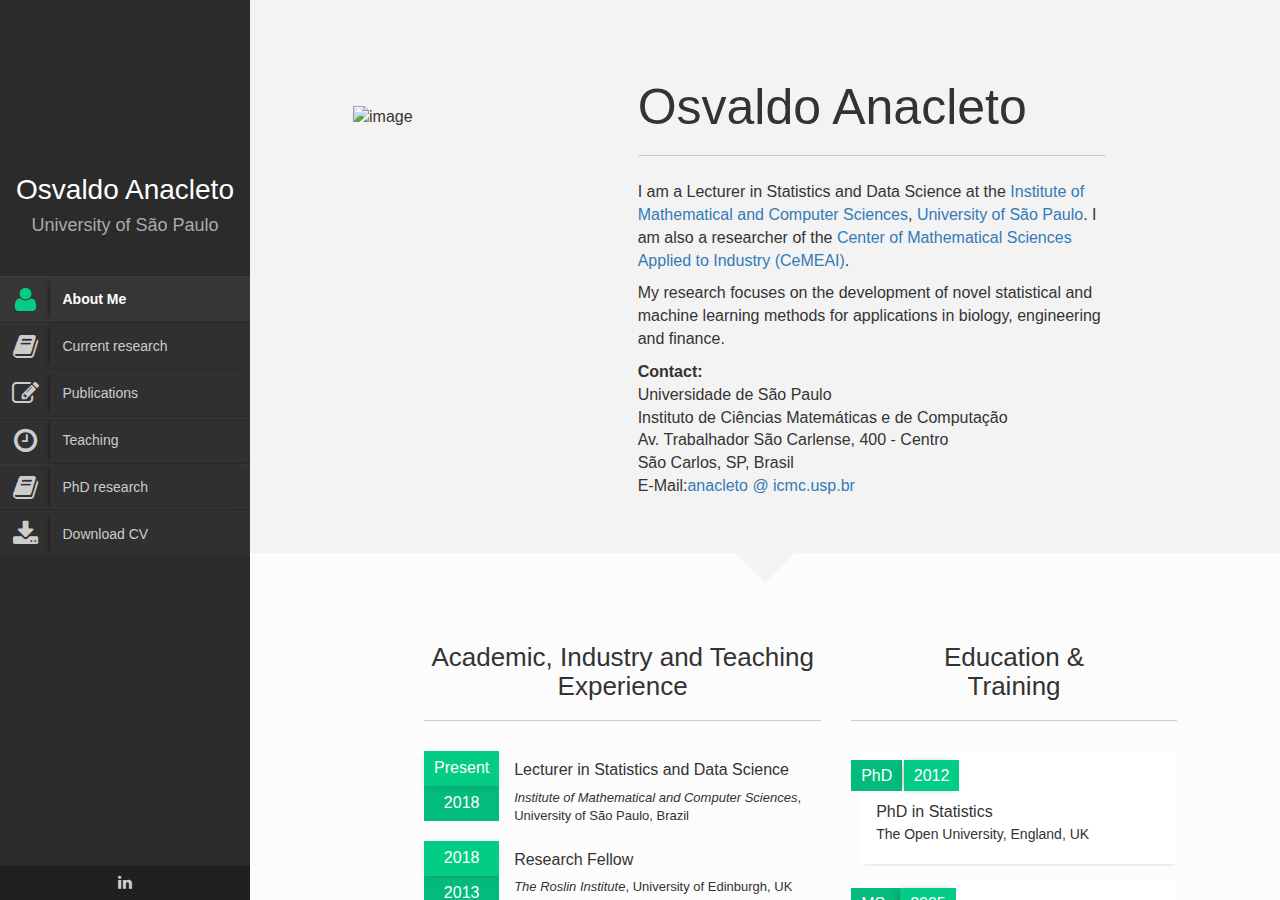
==== commit 7cac5dd7: "Add files via upload" ====
--- a/index.html
+++ b/index.html
@@ -72,7 +72,7 @@
                             <div class="portrate hidden-xs"></div>
                             <div class="title">
                                 <h2>Osvaldo Anacleto</h2>
-                               <h3>Roslin Institute, University of Edinburgh</h3>
+                               <h3>University of São Paulo</h3>
       </div>
   </div>
                         <!-- /Profile/logo section-->
@@ -153,7 +153,7 @@
                                     <div class="col-sm-2 visible-sm"></div>
                                     <div class="col-sm-8 col-md-4">
                                         <div class="biothumb">
-                                            <br> <br> <img alt="image" src="img/personal/osvaldo.JPG" class="img-responsive">
+                                            <br> <br> <img alt="image" src="img/personal/osvaldo2.JPG" class="img-responsive">
 
                                         </div>
 
@@ -161,18 +161,18 @@
                                     <div class="clearfix visible-sm visible-xs"></div>
                                     <div class="col-sm-12 col-md-7">
                                         <h3 class="title">Osvaldo Anacleto</h3>
-                                                    <p> I am a research fellow at the <a href="http://www.roslin.ed.ac.uk/" target="_blank">Roslin Institute</a>,  <a href="http://www.ed.ac.uk" target="_blank"> University of Edinburgh</a>.
+                                                    <p> I am a Lecturer in Statistics and Data Science at the <a href="https//www.icmc.usp.br/" target="_blank">Institute of Mathematical and Computer Sciences</a>,  <a href="http://www.usp.br" target="_blank"> University of São Paulo</a>. I am also a researcher of the <a href="http://www.usp.br" target="_blank"> Center of Mathematical Sciences Applied to Industry (CeMEAI)</a>.
                 </p>
 
-                <p>  My research focuses on the development of statistical methods for genetic analyses of infectious diseases. </p>
+                <p>  My research focuses on the development of novel statistical and machine learning methods for applications in biology, engineering and finance. </p>
 
                 <p> <b> Contact:  </b>           <br>
 
-                     The Roslin Institute   <br>
-                     University of Edinburgh          <br>
-                     Easter Bush, Midlothian     <br>
-                     Scotland, UK                      <br>
-                    E-Mail:</td><td class="person_item"><a href="javascript:emailPerson('osvaldo.anacleto','roslin.ed.ac.uk');">osvaldo.anacleto @ roslin.ed.ac.uk</a></td>         </p>
+                     Universidade de São Paulo   <br>
+                     Instituto de Ciências Matemáticas e de Computação         <br>
+                     Av. Trabalhador São Carlense, 400 - Centro    <br>
+                     São Carlos, SP, Brasil                   <br>
+                    E-Mail:</td><td class="person_item"><a href="javascript:emailPerson('anacleto','icmc.usp.br');">anacleto @ icmc.usp.br</a></td>         </p>
 
                                     </div>
 
@@ -190,9 +190,19 @@
                                             <h3>Academic, Industry and Teaching Experience </h3>
                                         </div>
                                         <ul class="ul-dates">
-                                            <li>
+                                                                                        <li>
                                                 <div class="dates">
                                                     <span>Present</span>
+                                                    <span>2018</span>
+                                                </div>
+                                                <div class="content">
+                                                    <h4>Lecturer in Statistics and Data Science</h4>
+                                                    <p><em>Institute of Mathematical and Computer Sciences</em>, University of São Paulo, Brazil</p>
+                                                </div>
+                                            </li>
+                                            <li>
+                                                <div class="dates">
+                                                    <span>2018</span>
                                                     <span>2013</span>
                                                 </div>
                                                 <div class="content">
@@ -206,8 +216,8 @@
                                                     <span>2005</span>
                                                 </div>
                                                 <div class="content">
-                                                  <h4>Research and Development Specialist <br>
-                                                    (last position) <br>
+                                                  <h4>Research and Development Specialist/ <br>
+                                                      Data Scientist <br>
 
 </h4>
                                                     <p><em>Ita&uacute Unibanco, Brazil</em></p>
@@ -288,6 +298,7 @@
                                             <h3>Awards</h3>
                                         </div>
                                         <ul class="timeline">
+
 
                                             <li class="open">
                                                 <div class="date">2013</div>
@@ -305,6 +316,7 @@
                                                 </div>
                                             </li>
                                             <li>
+                                            <li>
                                                 <div class="date">2011</div>
                                                 <div class="circle"></div>
                                                 <div class="data">
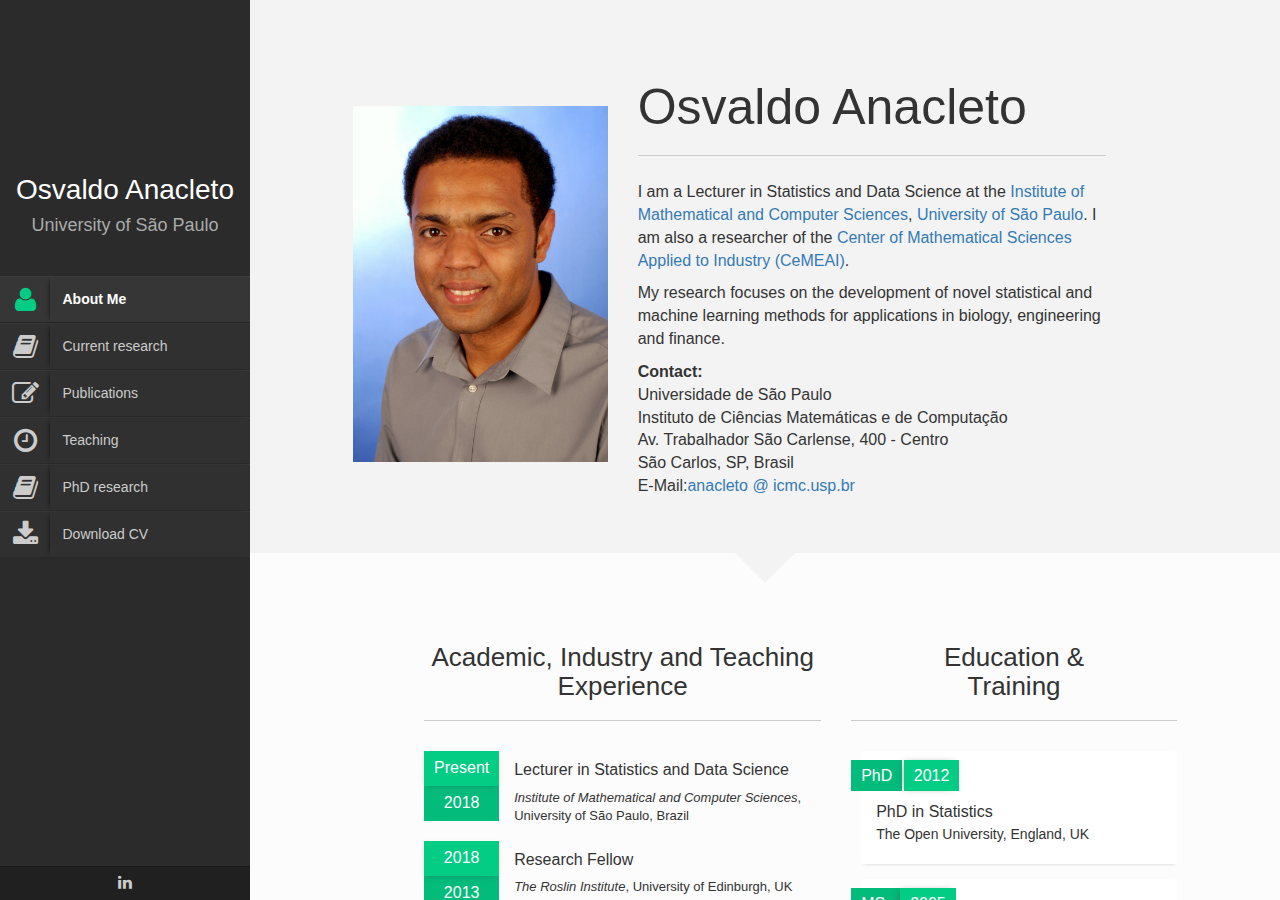
==== commit ad59f18b: "Update index.html" ====
--- a/index.html
+++ b/index.html
@@ -153,7 +153,7 @@
                                     <div class="col-sm-2 visible-sm"></div>
                                     <div class="col-sm-8 col-md-4">
                                         <div class="biothumb">
-                                            <br> <br> <img alt="image" src="img/personal/osvaldo2.JPG" class="img-responsive">
+                                            <br> <br> <img alt="image" src="img/personal/osvaldo.JPG" class="img-responsive">
 
                                         </div>
 
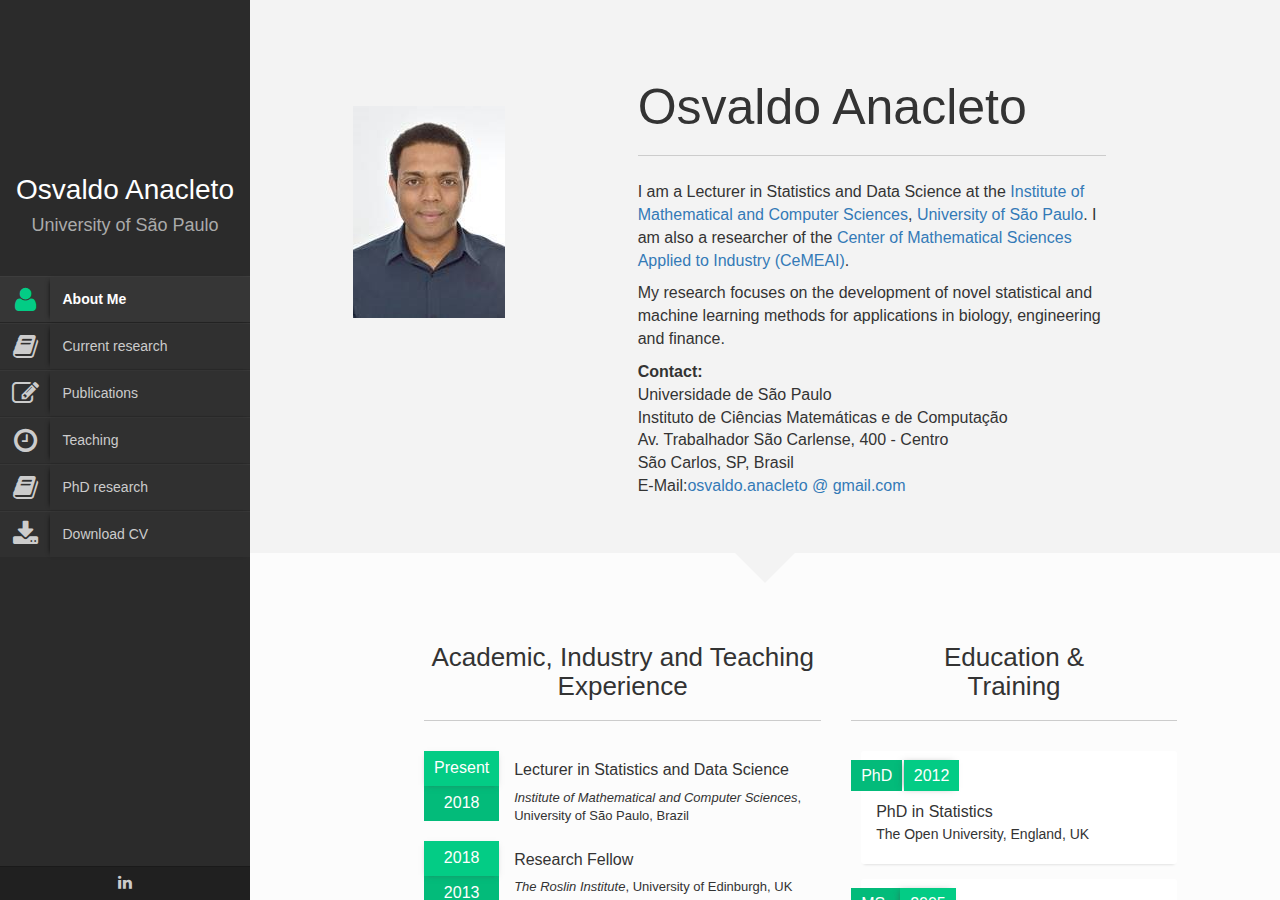
==== commit 355eff31: "Update email" ====
--- a/index.html
+++ b/index.html
@@ -161,7 +161,7 @@
                                     <div class="clearfix visible-sm visible-xs"></div>
                                     <div class="col-sm-12 col-md-7">
                                         <h3 class="title">Osvaldo Anacleto</h3>
-                                                    <p> I am a Lecturer in Statistics and Data Science at the <a href="https//www.icmc.usp.br/" target="_blank">Institute of Mathematical and Computer Sciences</a>,  <a href="http://www.usp.br" target="_blank"> University of São Paulo</a>. I am also a researcher of the <a href="http://www.usp.br" target="_blank"> Center of Mathematical Sciences Applied to Industry (CeMEAI)</a>.
+                                                    <p> I am a Lecturer in Statistics and Data Science at the <a href="www.icmc.usp.br/" target="_blank">Institute of Mathematical and Computer Sciences</a>,  <a href="http://www.usp.br" target="_blank"> University of São Paulo</a>. I am also a researcher of the <a href="http://www.cemeai.icmc.usp.br/" target="_blank"> Center of Mathematical Sciences Applied to Industry (CeMEAI)</a>.
                 </p>
 
                 <p>  My research focuses on the development of novel statistical and machine learning methods for applications in biology, engineering and finance. </p>
@@ -172,7 +172,7 @@
                      Instituto de Ciências Matemáticas e de Computação         <br>
                      Av. Trabalhador São Carlense, 400 - Centro    <br>
                      São Carlos, SP, Brasil                   <br>
-                    E-Mail:</td><td class="person_item"><a href="javascript:emailPerson('anacleto','icmc.usp.br');">anacleto @ icmc.usp.br</a></td>         </p>
+                    E-Mail:</td><td class="person_item"><a href="javascript:emailPerson('osvaldoanacleto','gmail.com');">osvaldo.anacleto @ gmail.com</a></td>         </p>
 
                                     </div>
 
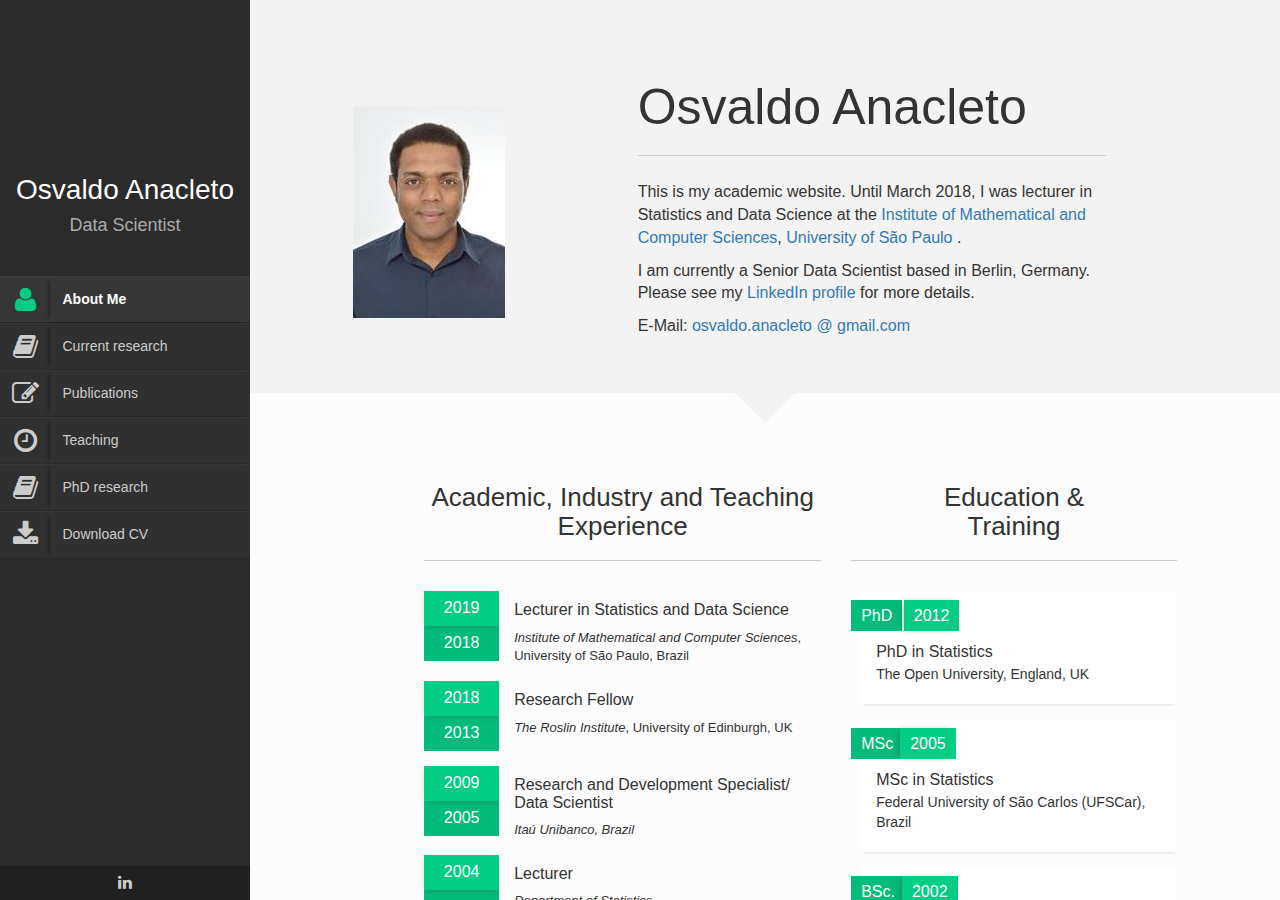
==== commit 3b5827b3: "update current info" ====
--- a/index.html
+++ b/index.html
@@ -72,7 +72,7 @@
                             <div class="portrate hidden-xs"></div>
                             <div class="title">
                                 <h2>Osvaldo Anacleto</h2>
-                               <h3>University of São Paulo</h3>
+                               <h3>Data Scientist</h3>
       </div>
   </div>
                         <!-- /Profile/logo section-->
@@ -161,18 +161,15 @@
                                     <div class="clearfix visible-sm visible-xs"></div>
                                     <div class="col-sm-12 col-md-7">
                                         <h3 class="title">Osvaldo Anacleto</h3>
-                                                    <p> I am a Lecturer in Statistics and Data Science at the <a href="www.icmc.usp.br/" target="_blank">Institute of Mathematical and Computer Sciences</a>,  <a href="http://www.usp.br" target="_blank"> University of São Paulo</a>. I am also a researcher of the <a href="http://www.cemeai.icmc.usp.br/" target="_blank"> Center of Mathematical Sciences Applied to Industry (CeMEAI)</a>.
+                                                    <p> This is my academic website. Until March 2018, I was lecturer in Statistics and Data Science at the  <a href="www.icmc.usp.br/" target="_blank">Institute of Mathematical and Computer Sciences</a>,  <a href="http://www.usp.br" target="_blank"> University of São Paulo</a> . </p>
                 </p>
 
-                <p>  My research focuses on the development of novel statistical and machine learning methods for applications in biology, engineering and finance. </p>
-
-                <p> <b> Contact:  </b>           <br>
-
-                     Universidade de São Paulo   <br>
-                     Instituto de Ciências Matemáticas e de Computação         <br>
-                     Av. Trabalhador São Carlense, 400 - Centro    <br>
-                     São Carlos, SP, Brasil                   <br>
-                    E-Mail:</td><td class="person_item"><a href="javascript:emailPerson('osvaldoanacleto','gmail.com');">osvaldo.anacleto @ gmail.com</a></td>         </p>
+
+                <p> I am currently a Senior Data Scientist based in Berlin, Germany. Please see my <a href="www.linkedin.com/in/osvaldoanacleto/" target="_blank"> LinkedIn profile</a> for more details.   </p>
+
+
+                <p>
+                    E-Mail: </td><td class="person_item"><a href="javascript:emailPerson('osvaldoanacleto','gmail.com');">osvaldo.anacleto @ gmail.com</a></td>         </p>
 
                                     </div>
 
@@ -192,7 +189,7 @@
                                         <ul class="ul-dates">
                                                                                         <li>
                                                 <div class="dates">
-                                                    <span>Present</span>
+                                                    <span>2019</span>
                                                     <span>2018</span>
                                                 </div>
                                                 <div class="content">
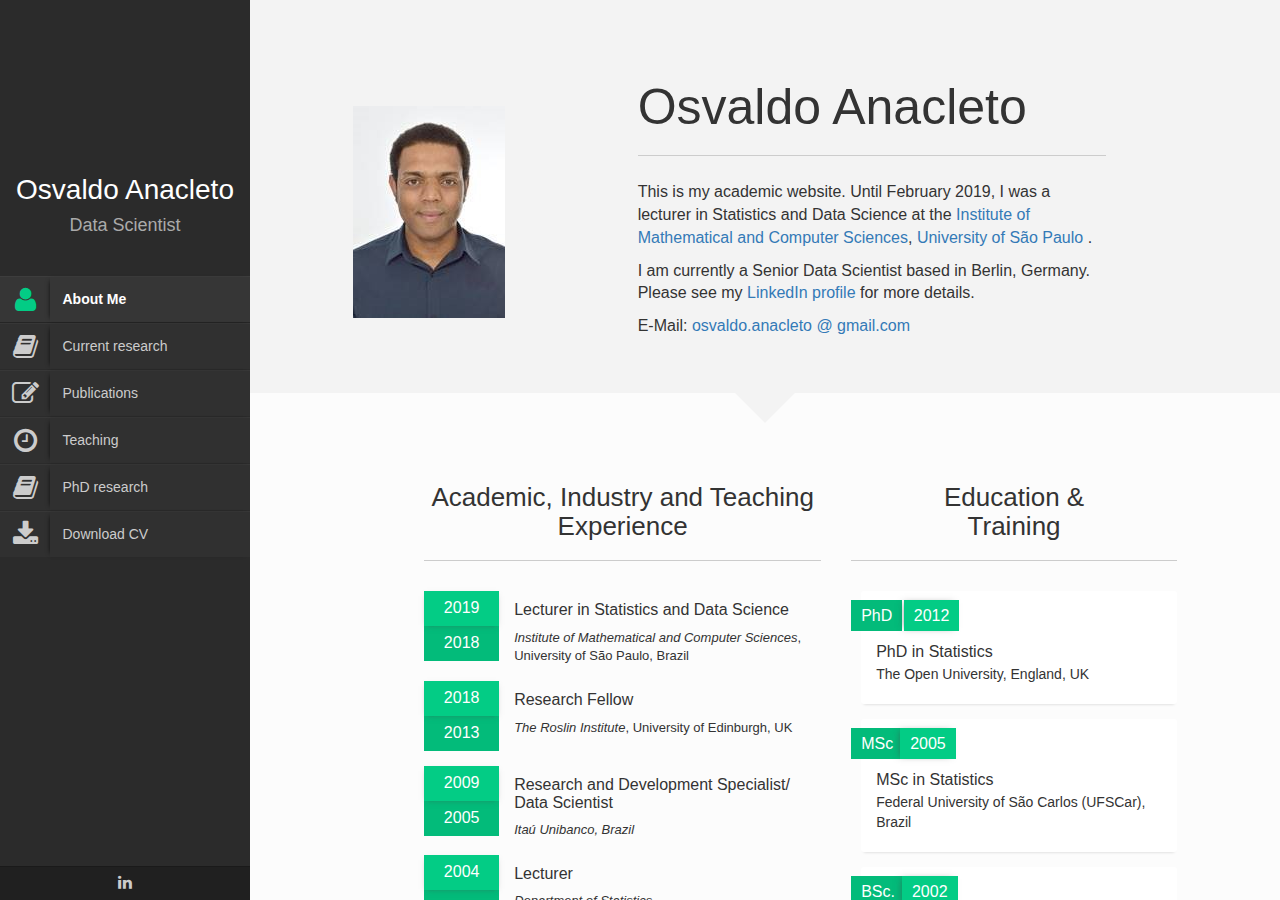
==== commit 97057cde: "Update index.html" ====
--- a/index.html
+++ b/index.html
@@ -161,7 +161,7 @@
                                     <div class="clearfix visible-sm visible-xs"></div>
                                     <div class="col-sm-12 col-md-7">
                                         <h3 class="title">Osvaldo Anacleto</h3>
-                                                    <p> This is my academic website. Until March 2018, I was lecturer in Statistics and Data Science at the  <a href="www.icmc.usp.br/" target="_blank">Institute of Mathematical and Computer Sciences</a>,  <a href="http://www.usp.br" target="_blank"> University of São Paulo</a> . </p>
+                                                    <p> This is my academic website. Until February 2019, I was a lecturer in Statistics and Data Science at the  <a href="www.icmc.usp.br/" target="_blank">Institute of Mathematical and Computer Sciences</a>,  <a href="http://www.usp.br" target="_blank"> University of São Paulo</a> . </p>
                 </p>
 
 
